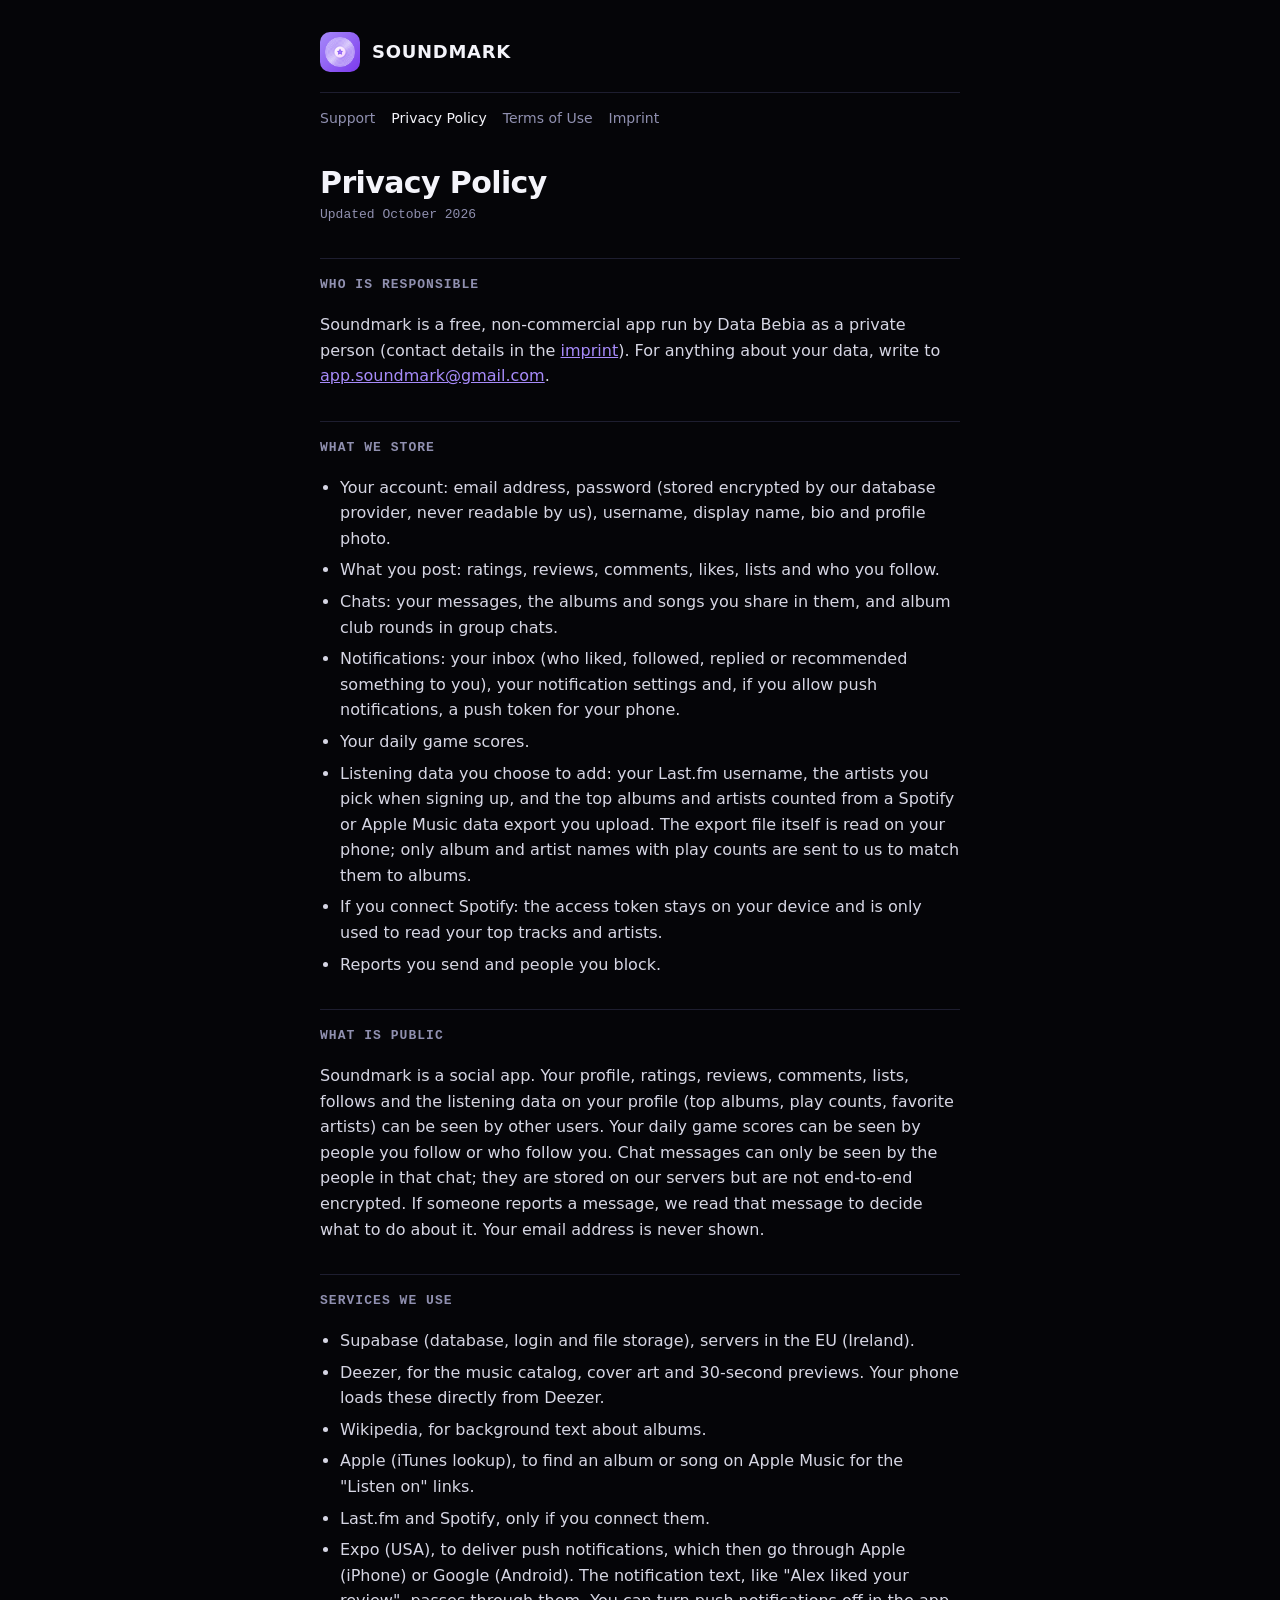
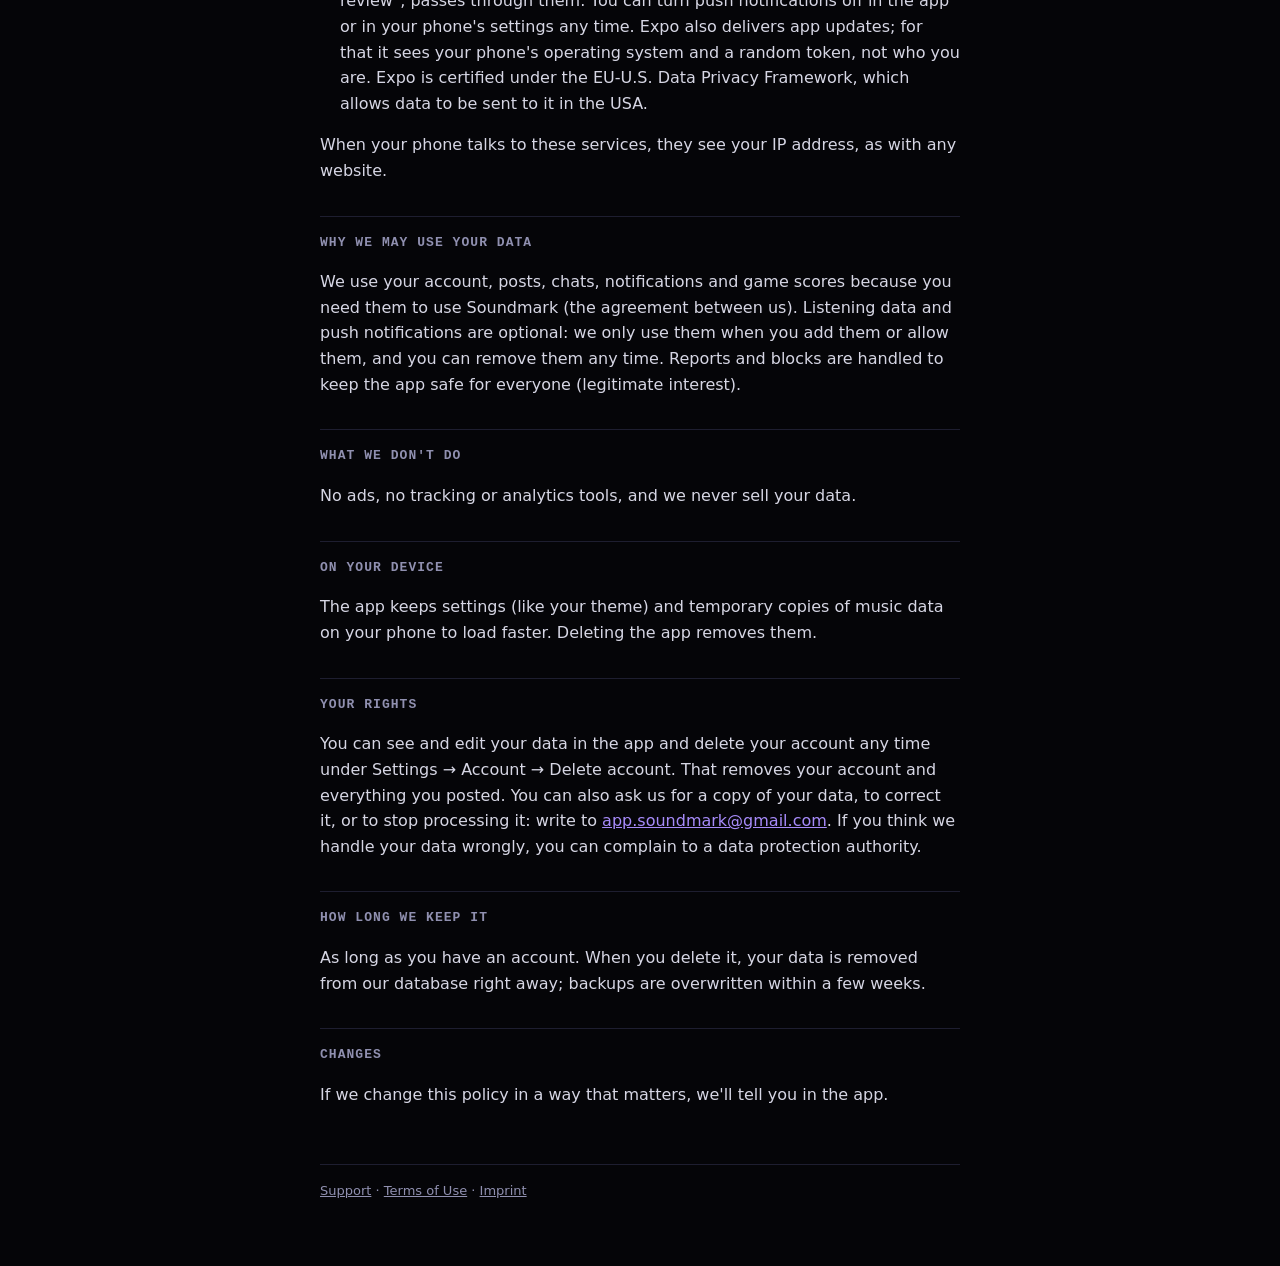
==== privacy.html @ a5bb6f43 "Add files via upload" ====
<!doctype html>
<html lang="en">
<head>
<meta charset="utf-8">
<meta name="viewport" content="width=device-width, initial-scale=1">
<title>Soundmark – Privacy Policy</title>
<link rel="icon" href="icon.png">
<link rel="stylesheet" href="style.css">
</head>
<body>
<main>
  <header>
    <img src="icon.png" alt="">
    <a href="index.html">SOUNDMARK</a>
  </header>
  <nav>
    <a href="index.html">Support</a>
    <a href="privacy.html" aria-current="page">Privacy Policy</a>
    <a href="terms.html">Terms of Use</a>
    <a href="imprint.html">Imprint</a>
  </nav>

  <!-- Same text as lib/legal.ts in the app; change both together -->
  <h1>Privacy Policy</h1>
  <p class="updated">Updated October 2026</p>

  <h2>Who is responsible</h2>
  <p>Soundmark is a free, non-commercial app run by Data Bebia as a private person (contact details in the <a href="imprint.html">imprint</a>). For anything about your data, write to <a href="mailto:app.soundmark@gmail.com">app.soundmark@gmail.com</a>.</p>

  <h2>What we store</h2>
  <ul>
    <li>Your account: email address, password (stored encrypted by our database provider, never readable by us), username, display name, bio and profile photo.</li>
    <li>What you post: ratings, reviews, comments, likes, lists and who you follow.</li>
    <li>Chats: your messages, the albums and songs you share in them, and album club rounds in group chats.</li>
    <li>Notifications: your inbox (who liked, followed, replied or recommended something to you), your notification settings and, if you allow push notifications, a push token for your phone.</li>
    <li>Your daily game scores.</li>
    <li>Listening data you choose to add: your Last.fm username, the artists you pick when signing up, and the top albums and artists counted from a Spotify or Apple Music data export you upload. The export file itself is read on your phone; only album and artist names with play counts are sent to us to match them to albums.</li>
    <li>If you connect Spotify: the access token stays on your device and is only used to read your top tracks and artists.</li>
    <li>Reports you send and people you block.</li>
  </ul>

  <h2>What is public</h2>
  <p>Soundmark is a social app. Your profile, ratings, reviews, comments, lists, follows and the listening data on your profile (top albums, play counts, favorite artists) can be seen by other users. Your daily game scores can be seen by people you follow or who follow you. Chat messages can only be seen by the people in that chat; they are stored on our servers but are not end-to-end encrypted. If someone reports a message, we read that message to decide what to do about it. Your email address is never shown.</p>

  <h2>Services we use</h2>
  <ul>
    <li>Supabase (database, login and file storage), servers in the EU (Ireland).</li>
    <li>Deezer, for the music catalog, cover art and 30-second previews. Your phone loads these directly from Deezer.</li>
    <li>Wikipedia, for background text about albums.</li>
    <li>Apple (iTunes lookup), to find an album or song on Apple Music for the "Listen on" links.</li>
    <li>Last.fm and Spotify, only if you connect them.</li>
    <li>Expo (USA), to deliver push notifications, which then go through Apple (iPhone) or Google (Android). The notification text, like "Alex liked your review", passes through them. You can turn push notifications off in the app or in your phone's settings any time. Expo also delivers app updates; for that it sees your phone's operating system and a random token, not who you are. Expo is certified under the EU-U.S. Data Privacy Framework, which allows data to be sent to it in the USA.</li>
  </ul>
  <p>When your phone talks to these services, they see your IP address, as with any website.</p>

  <h2>Why we may use your data</h2>
  <p>We use your account, posts, chats, notifications and game scores because you need them to use Soundmark (the agreement between us). Listening data and push notifications are optional: we only use them when you add them or allow them, and you can remove them any time. Reports and blocks are handled to keep the app safe for everyone (legitimate interest).</p>

  <h2>What we don't do</h2>
  <p>No ads, no tracking or analytics tools, and we never sell your data.</p>

  <h2>On your device</h2>
  <p>The app keeps settings (like your theme) and temporary copies of music data on your phone to load faster. Deleting the app removes them.</p>

  <h2>Your rights</h2>
  <p>You can see and edit your data in the app and delete your account any time under Settings → Account → Delete account. That removes your account and everything you posted. You can also ask us for a copy of your data, to correct it, or to stop processing it: write to <a href="mailto:app.soundmark@gmail.com">app.soundmark@gmail.com</a>. If you think we handle your data wrongly, you can complain to a data protection authority.</p>

  <h2>How long we keep it</h2>
  <p>As long as you have an account. When you delete it, your data is removed from our database right away; backups are overwritten within a few weeks.</p>

  <h2>Changes</h2>
  <p>If we change this policy in a way that matters, we'll tell you in the app.</p>

  <footer>
    <a href="index.html">Support</a> · <a href="terms.html">Terms of Use</a> · <a href="imprint.html">Imprint</a>
  </footer>
</main>
</body>
</html>
---- style.css ----
/* Soundmark's small public site: support, privacy policy, terms, imprint. Plain HTML so it runs
   on Netlify or GitHub Pages without a build step. */

:root {
  --bg: #050508;
  --text: #f4f4fa;
  --muted: #9090b0;
  --line: #1e1e30;
  --accent: #a78bfa;
}

* { box-sizing: border-box; }

body {
  margin: 0;
  background: var(--bg);
  color: var(--text);
  font: 16px/1.6 -apple-system, BlinkMacSystemFont, "SF Pro Text", "Segoe UI", system-ui, sans-serif;
  -webkit-font-smoothing: antialiased;
}

main { max-width: 680px; margin: 0 auto; padding: 32px 20px 64px; }

header { display: flex; align-items: center; gap: 12px; padding-bottom: 20px; border-bottom: 1px solid var(--line); }
header img { width: 40px; height: 40px; border-radius: 10px; }
header a { color: var(--text); text-decoration: none; font-weight: 800; font-size: 18px; letter-spacing: 0.04em; }

nav { display: flex; flex-wrap: wrap; gap: 16px; padding: 14px 0 0; font-size: 14px; }
nav a { color: var(--muted); text-decoration: none; }
nav a:hover, nav a[aria-current="page"] { color: var(--text); }

h1 { font-size: 30px; line-height: 1.2; margin: 36px 0 4px; letter-spacing: -0.02em; }
.updated { color: var(--muted); font-size: 13px; font-family: ui-monospace, "SF Mono", Menlo, monospace; margin: 0 0 24px; }
h2 { font-size: 13px; text-transform: uppercase; letter-spacing: 0.08em; color: var(--muted); margin: 32px 0 8px; padding-top: 16px; border-top: 1px solid var(--line); font-family: ui-monospace, "SF Mono", Menlo, monospace; font-weight: 600; }
p, li { color: #d6d6e4; }
ul { padding-left: 20px; }
li { margin: 6px 0; }
a { color: var(--accent); }

.lead { font-size: 18px; color: var(--text); }
footer { margin-top: 56px; padding-top: 16px; border-top: 1px solid var(--line); color: var(--muted); font-size: 13px; }
footer a { color: var(--muted); }
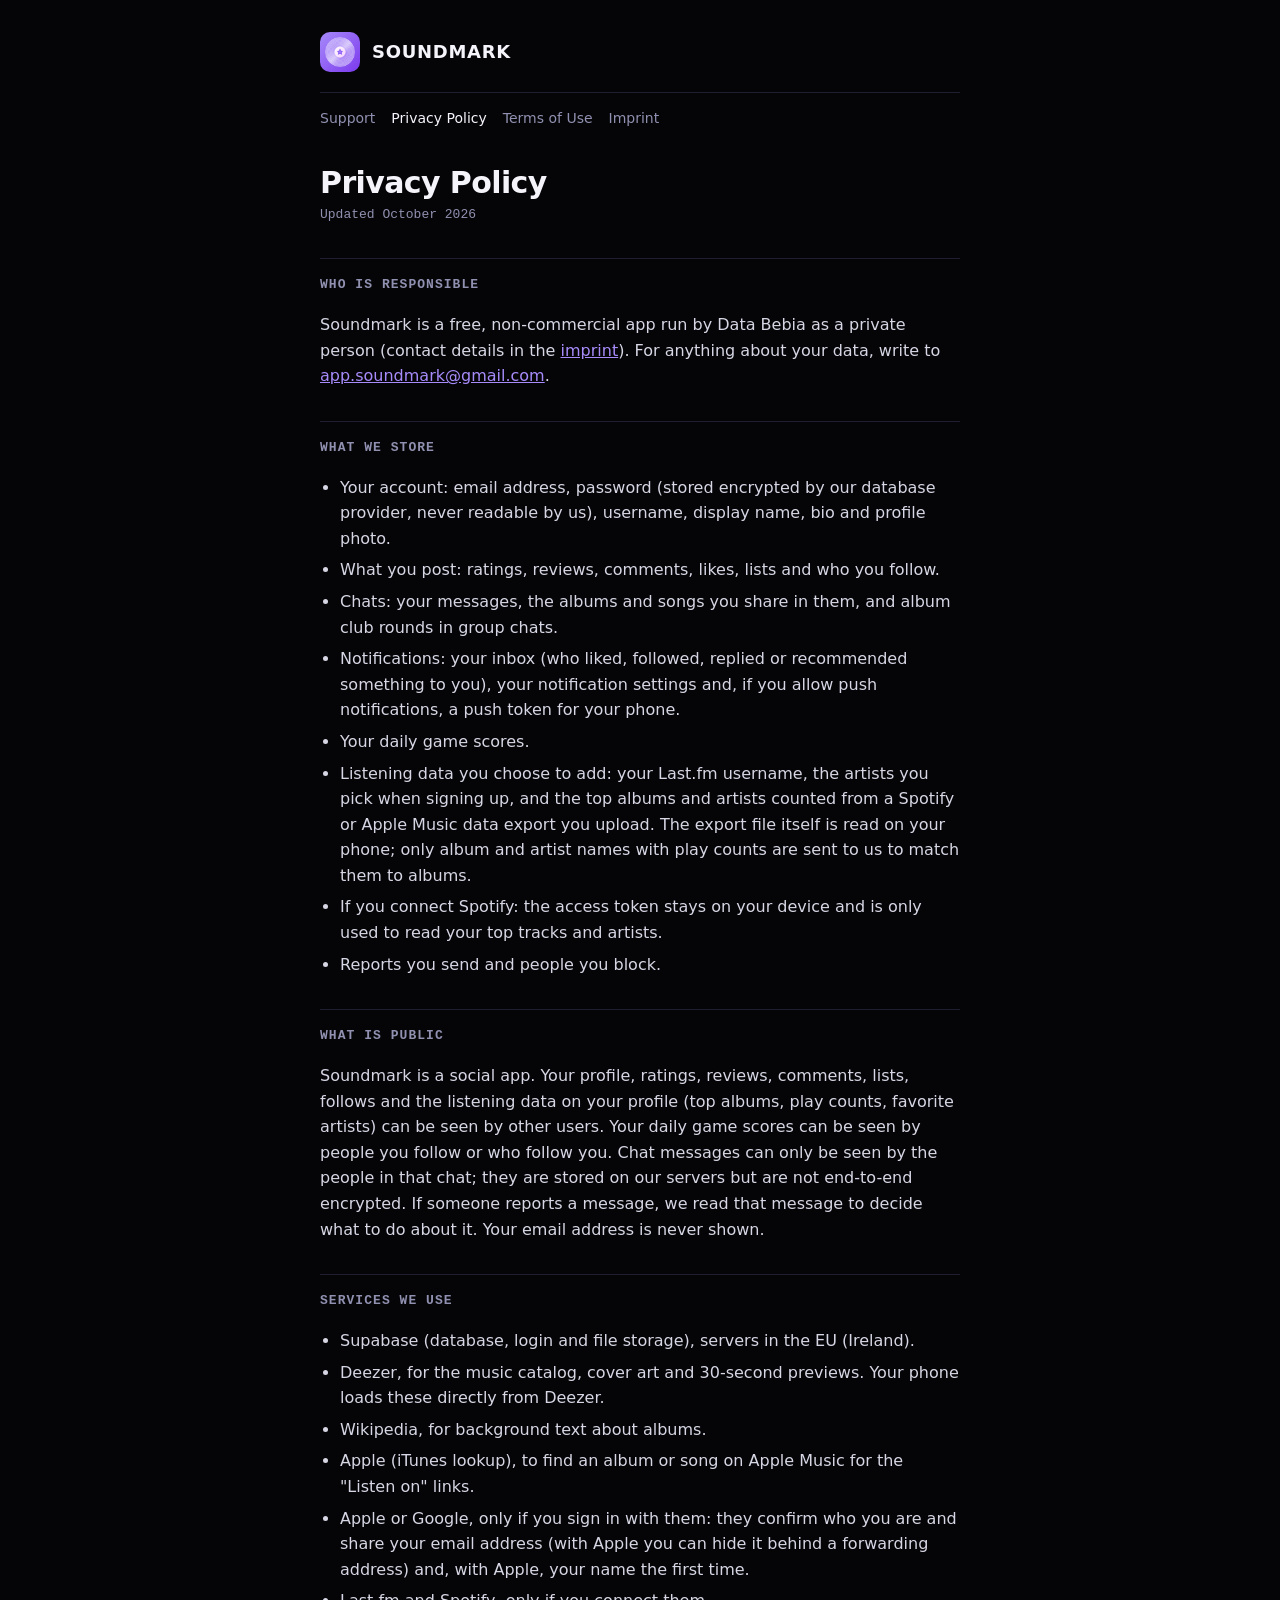
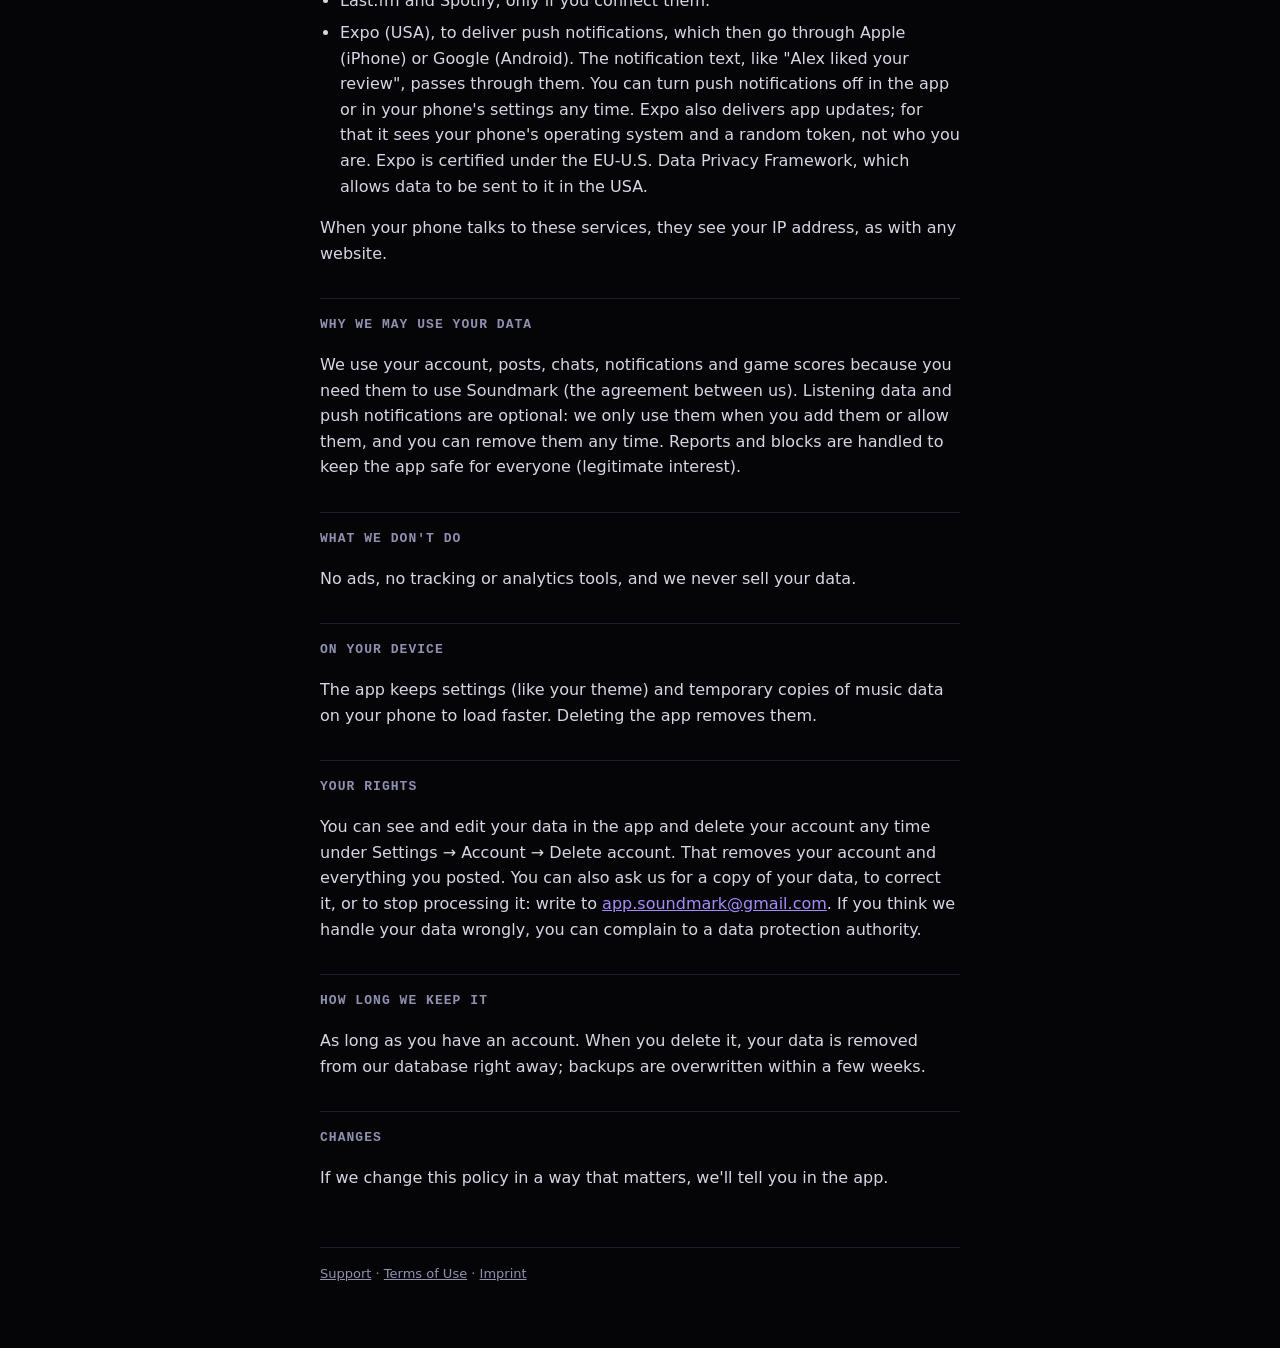
==== commit ebce611e: "Add files via upload" ====
--- a/privacy.html
+++ b/privacy.html
@@ -48,6 +48,7 @@
     <li>Deezer, for the music catalog, cover art and 30-second previews. Your phone loads these directly from Deezer.</li>
     <li>Wikipedia, for background text about albums.</li>
     <li>Apple (iTunes lookup), to find an album or song on Apple Music for the "Listen on" links.</li>
+    <li>Apple or Google, only if you sign in with them: they confirm who you are and share your email address (with Apple you can hide it behind a forwarding address) and, with Apple, your name the first time.</li>
     <li>Last.fm and Spotify, only if you connect them.</li>
     <li>Expo (USA), to deliver push notifications, which then go through Apple (iPhone) or Google (Android). The notification text, like "Alex liked your review", passes through them. You can turn push notifications off in the app or in your phone's settings any time. Expo also delivers app updates; for that it sees your phone's operating system and a random token, not who you are. Expo is certified under the EU-U.S. Data Privacy Framework, which allows data to be sent to it in the USA.</li>
   </ul>
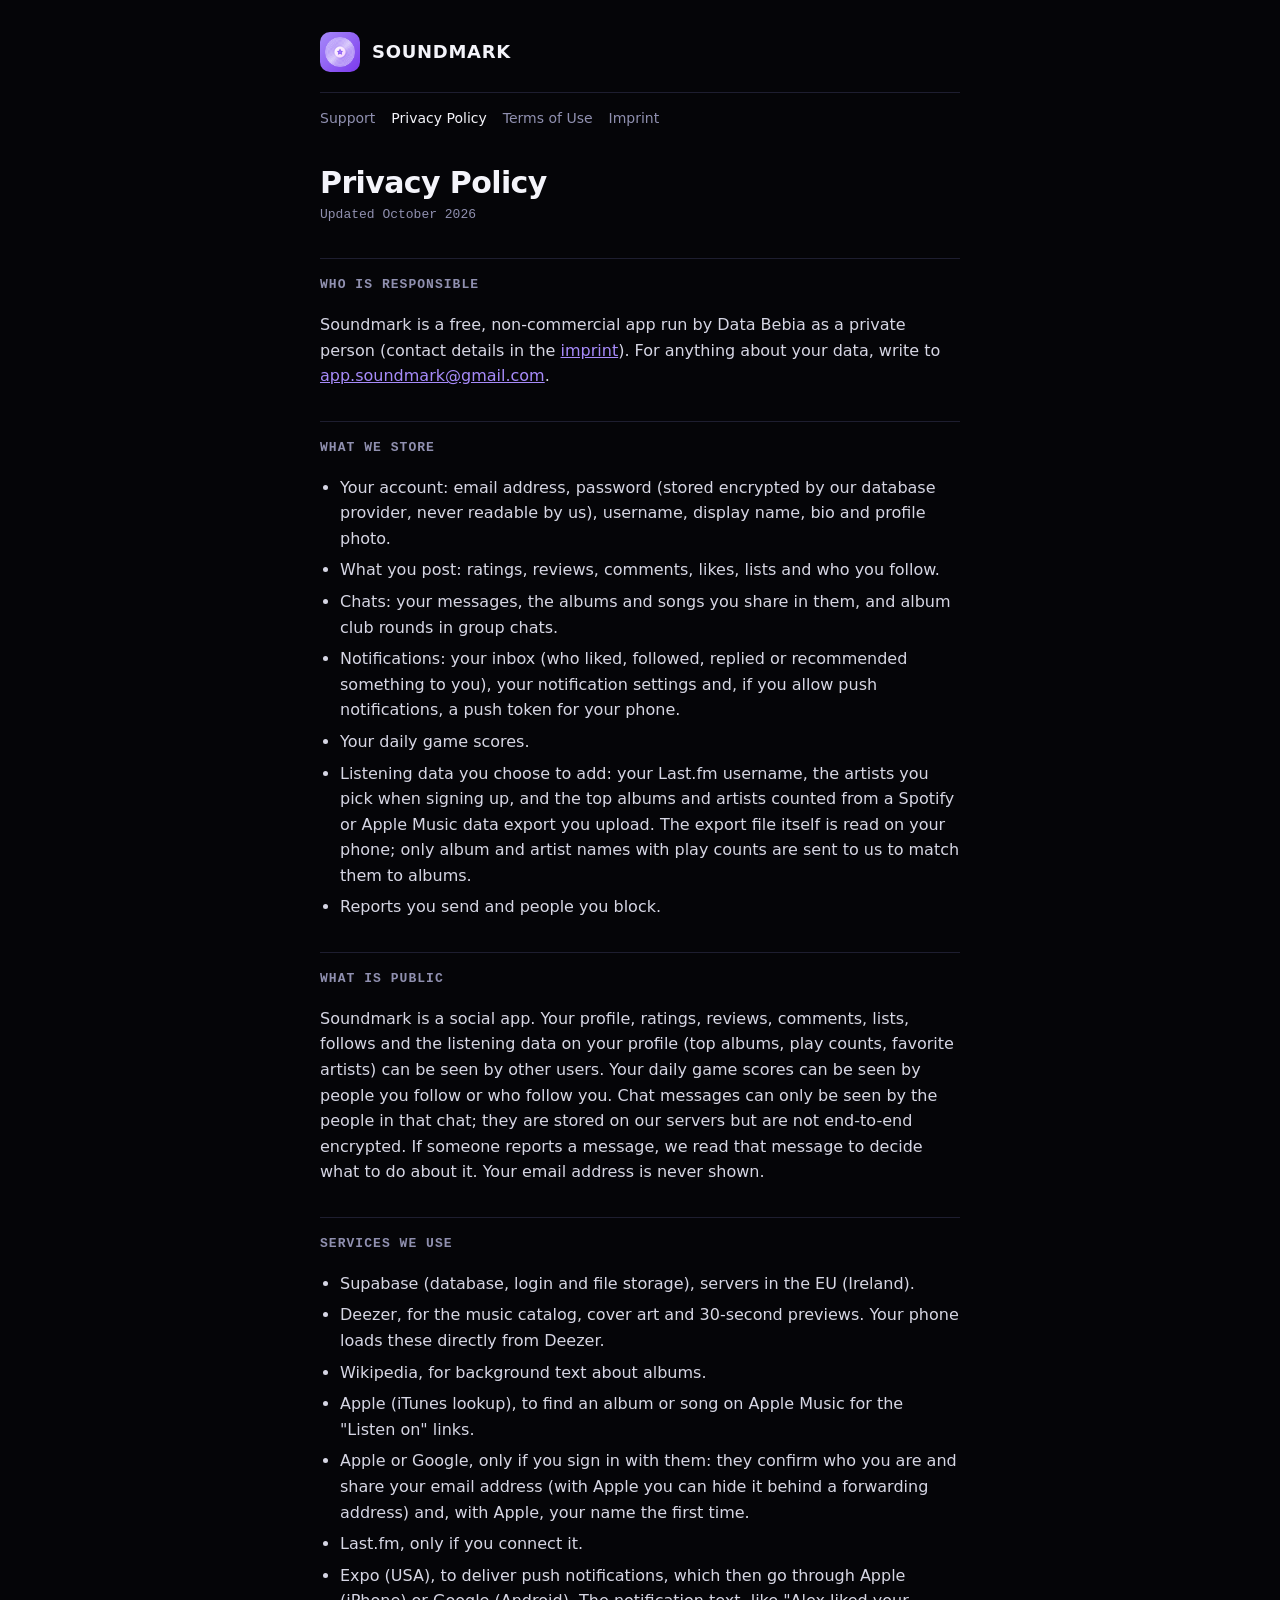
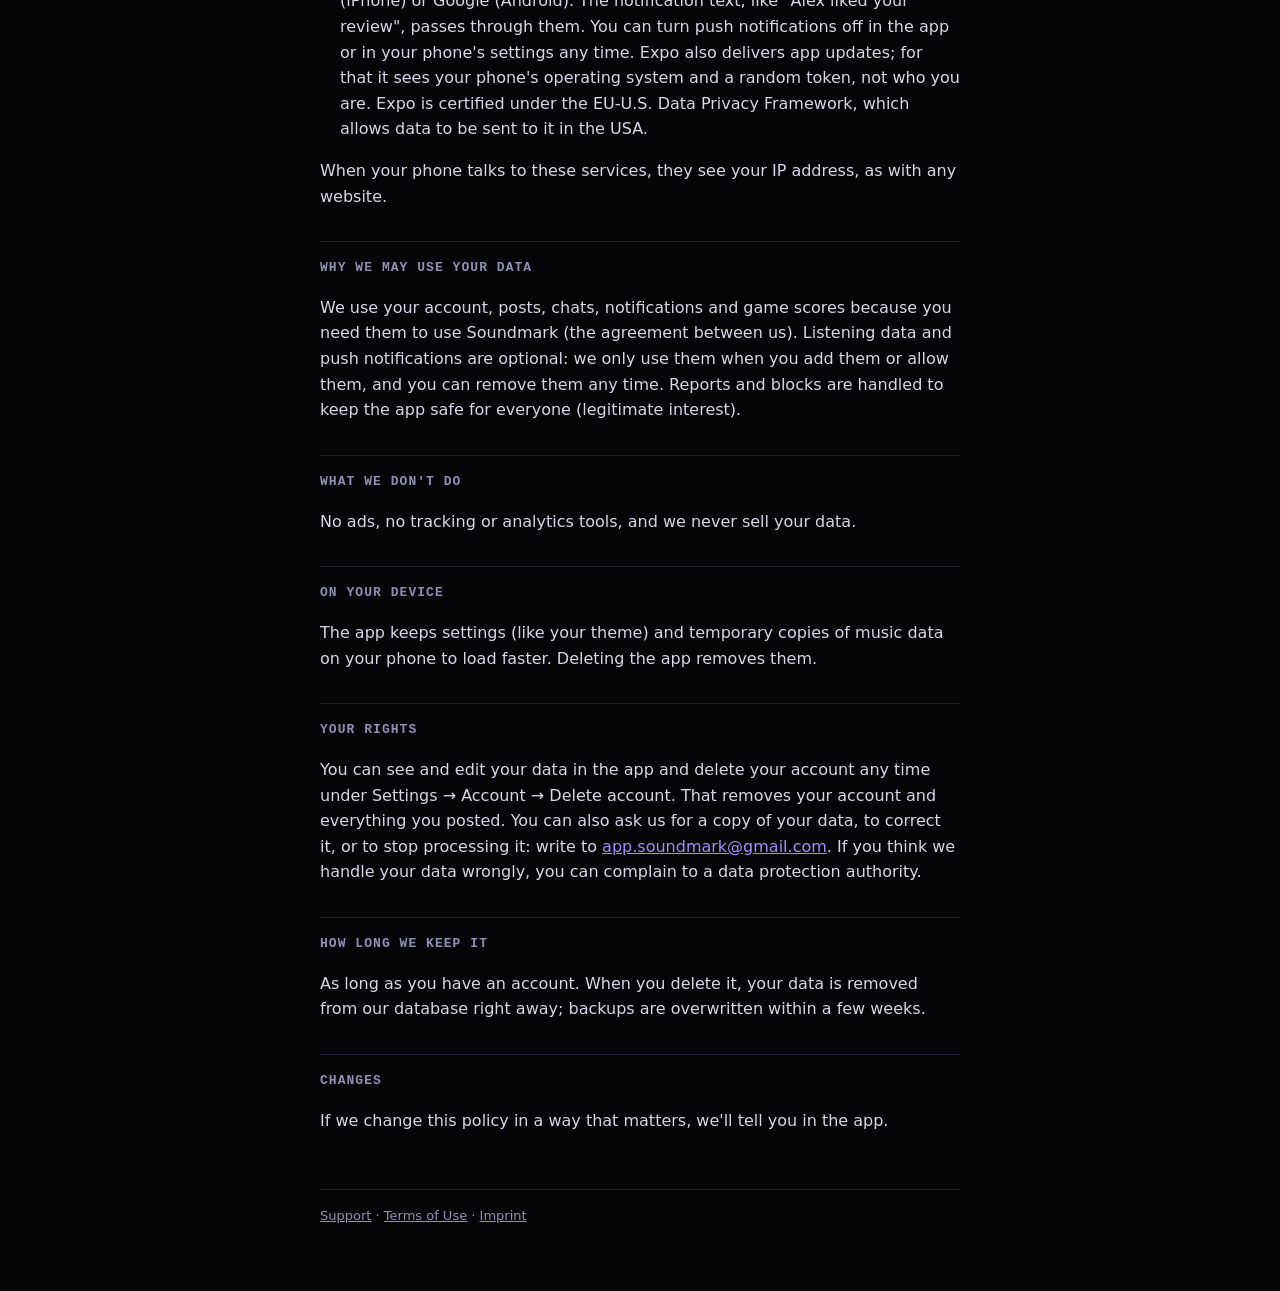
==== commit f90b8063: "Add files via upload" ====
--- a/privacy.html
+++ b/privacy.html
@@ -35,7 +35,6 @@
     <li>Notifications: your inbox (who liked, followed, replied or recommended something to you), your notification settings and, if you allow push notifications, a push token for your phone.</li>
     <li>Your daily game scores.</li>
     <li>Listening data you choose to add: your Last.fm username, the artists you pick when signing up, and the top albums and artists counted from a Spotify or Apple Music data export you upload. The export file itself is read on your phone; only album and artist names with play counts are sent to us to match them to albums.</li>
-    <li>If you connect Spotify: the access token stays on your device and is only used to read your top tracks and artists.</li>
     <li>Reports you send and people you block.</li>
   </ul>
 
@@ -49,7 +48,7 @@
     <li>Wikipedia, for background text about albums.</li>
     <li>Apple (iTunes lookup), to find an album or song on Apple Music for the "Listen on" links.</li>
     <li>Apple or Google, only if you sign in with them: they confirm who you are and share your email address (with Apple you can hide it behind a forwarding address) and, with Apple, your name the first time.</li>
-    <li>Last.fm and Spotify, only if you connect them.</li>
+    <li>Last.fm, only if you connect it.</li>
     <li>Expo (USA), to deliver push notifications, which then go through Apple (iPhone) or Google (Android). The notification text, like "Alex liked your review", passes through them. You can turn push notifications off in the app or in your phone's settings any time. Expo also delivers app updates; for that it sees your phone's operating system and a random token, not who you are. Expo is certified under the EU-U.S. Data Privacy Framework, which allows data to be sent to it in the USA.</li>
   </ul>
   <p>When your phone talks to these services, they see your IP address, as with any website.</p>
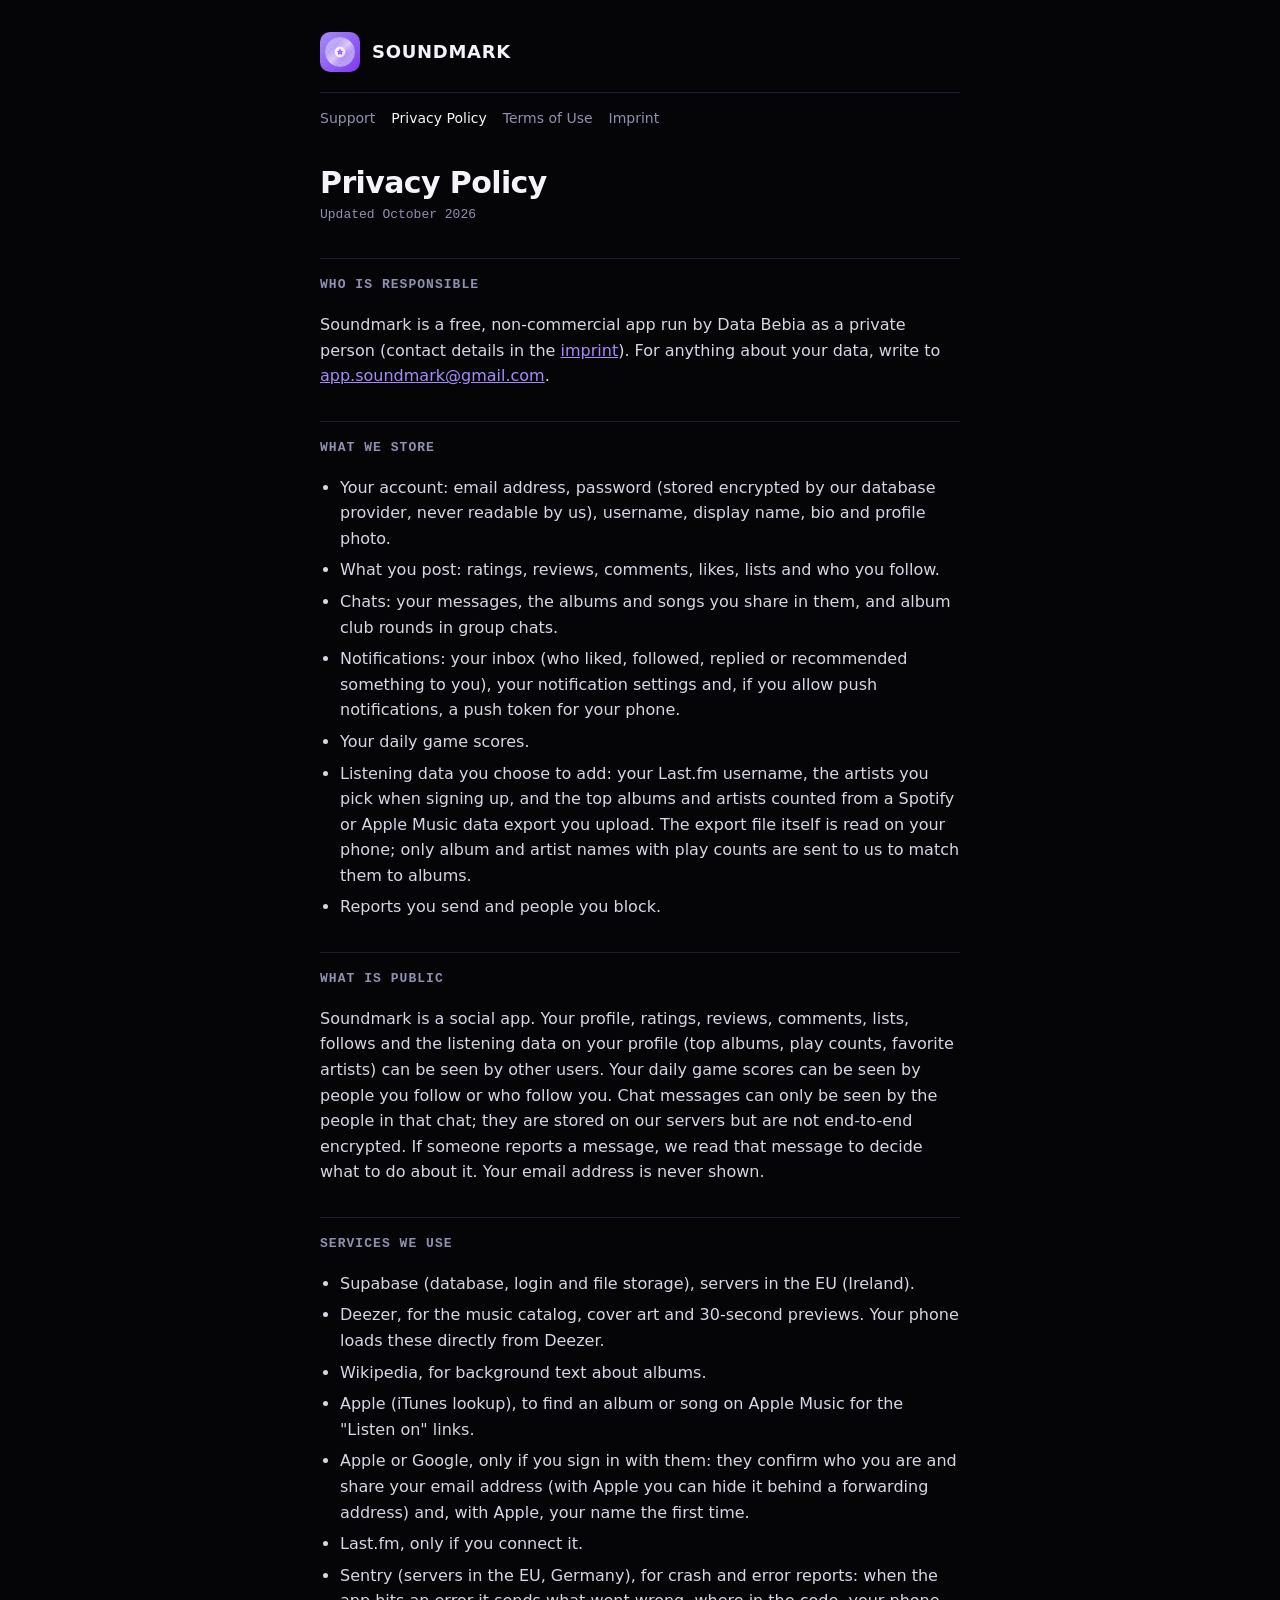
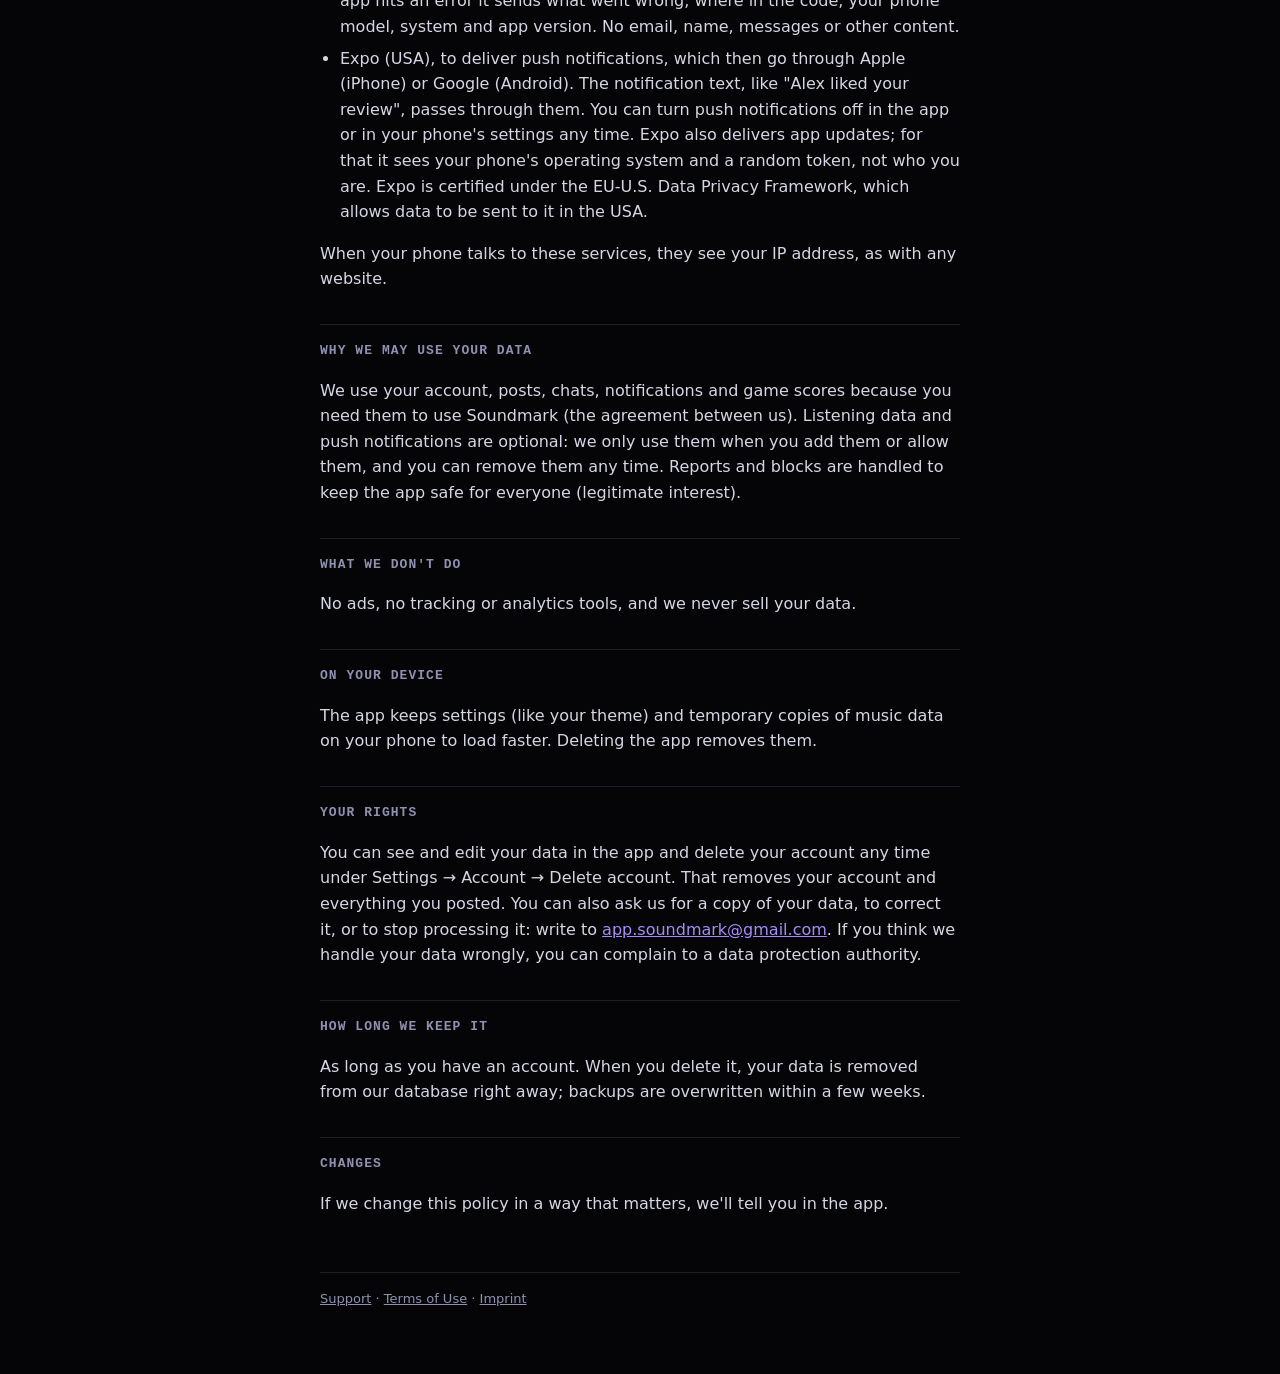
==== commit 4c51406b: "Add files via upload" ====
--- a/privacy.html
+++ b/privacy.html
@@ -49,6 +49,7 @@
     <li>Apple (iTunes lookup), to find an album or song on Apple Music for the "Listen on" links.</li>
     <li>Apple or Google, only if you sign in with them: they confirm who you are and share your email address (with Apple you can hide it behind a forwarding address) and, with Apple, your name the first time.</li>
     <li>Last.fm, only if you connect it.</li>
+    <li>Sentry (servers in the EU, Germany), for crash and error reports: when the app hits an error it sends what went wrong, where in the code, your phone model, system and app version. No email, name, messages or other content.</li>
     <li>Expo (USA), to deliver push notifications, which then go through Apple (iPhone) or Google (Android). The notification text, like "Alex liked your review", passes through them. You can turn push notifications off in the app or in your phone's settings any time. Expo also delivers app updates; for that it sees your phone's operating system and a random token, not who you are. Expo is certified under the EU-U.S. Data Privacy Framework, which allows data to be sent to it in the USA.</li>
   </ul>
   <p>When your phone talks to these services, they see your IP address, as with any website.</p>
